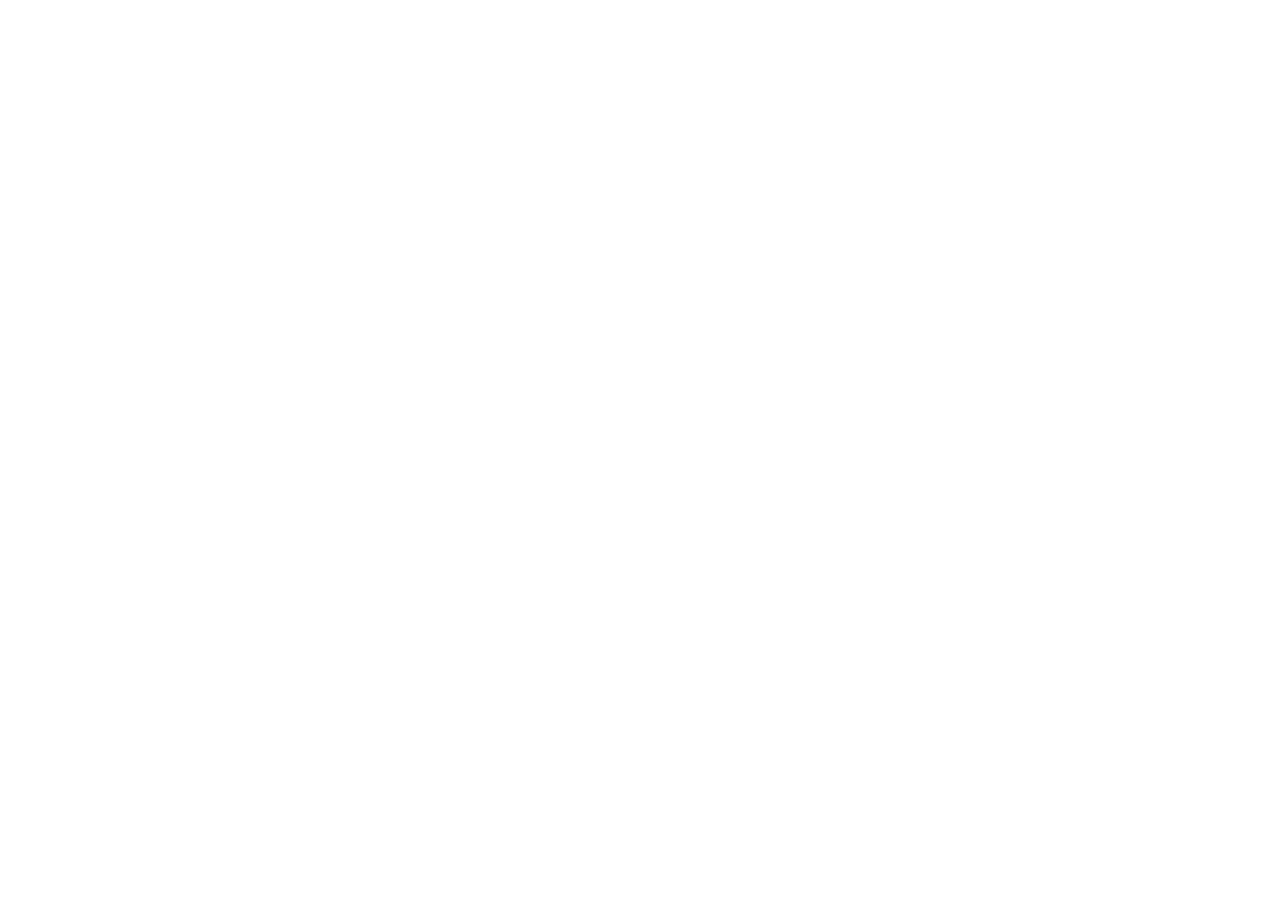
==== index.html @ a18eab10 "Framework" ====
<!DOCTYPE html>
<html lang="en">
<head>
    <meta charset="UTF-8">
    <meta name="viewport" content="width=device-width, initial-scale=1.0">
    <title>Home</title>
</head>
<body>
    
</body>
</html>
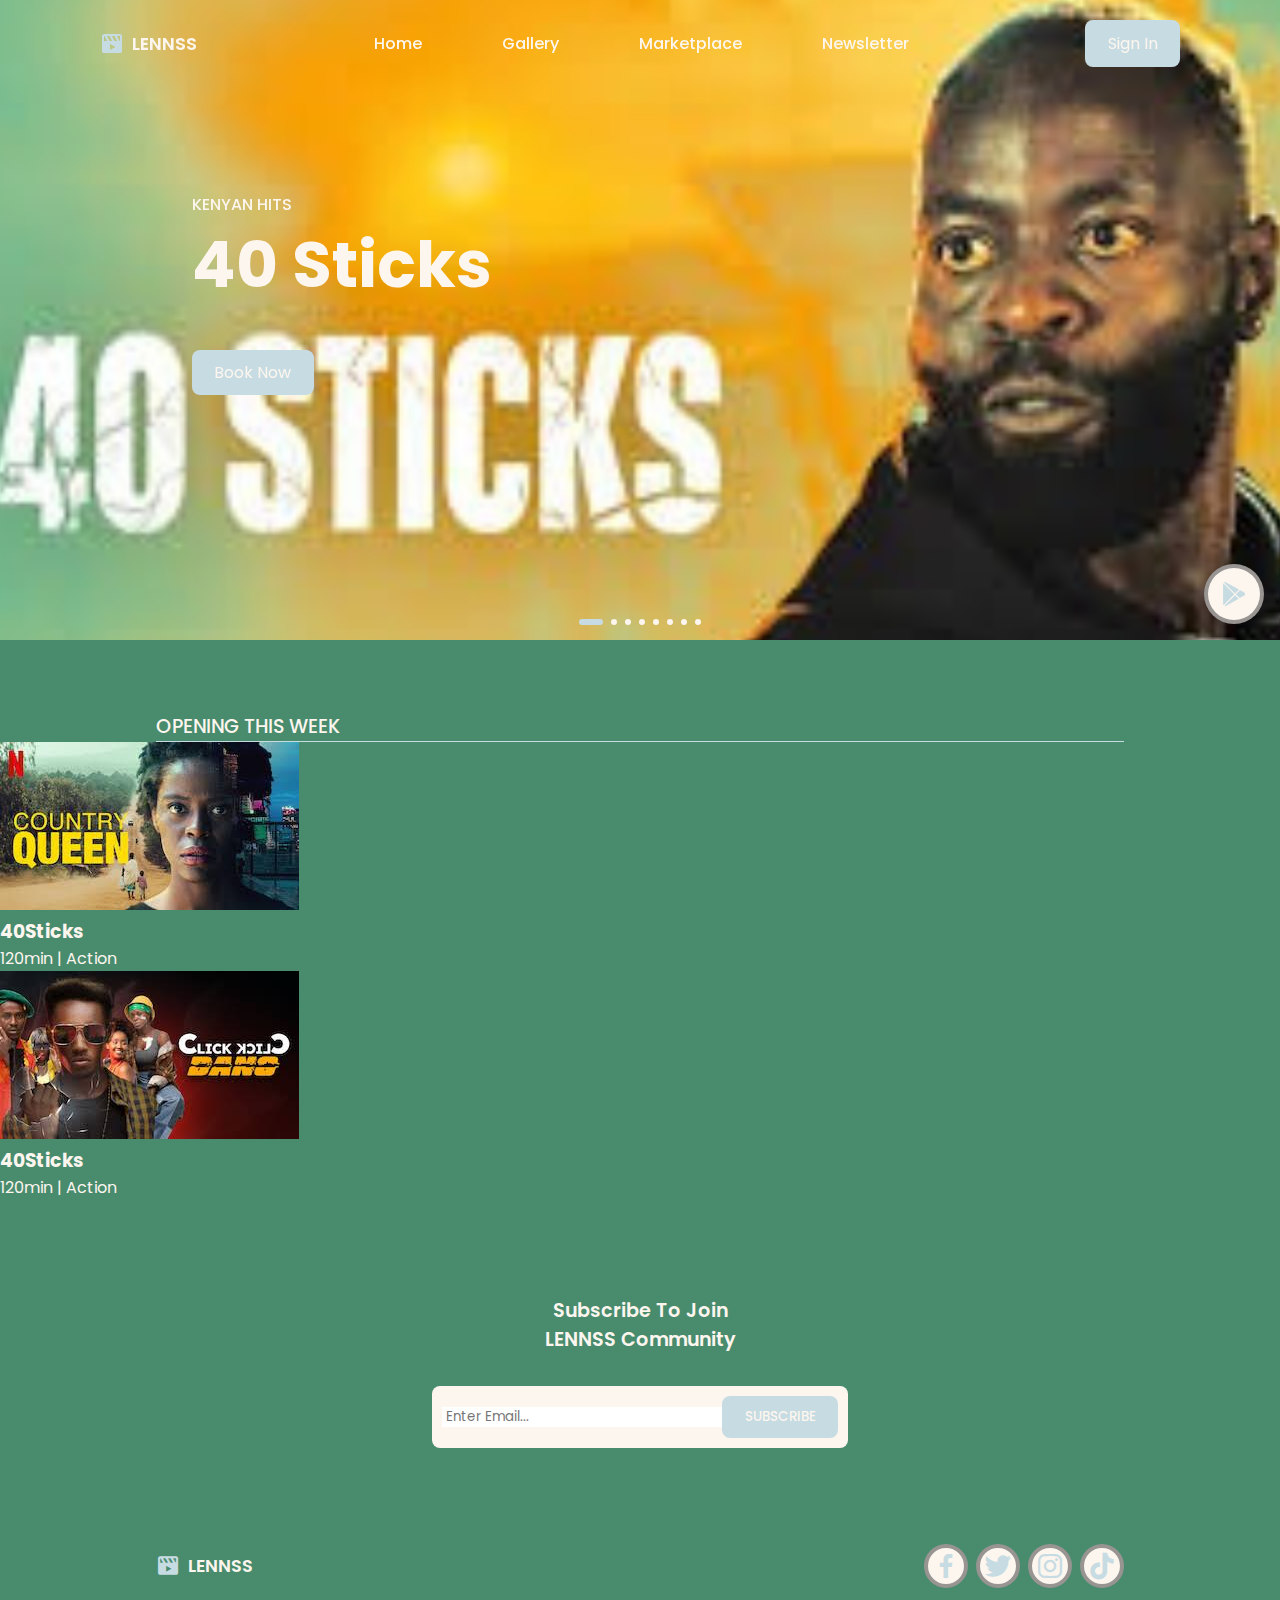
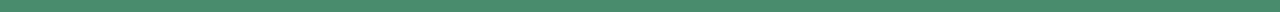
==== commit 814a7016: "Remove header, footer, and index files; add main.js for dynamic header behavior and update styles.cs" ====
--- a/index.html
+++ b/index.html
@@ -3,9 +3,201 @@
 <head>
     <meta charset="UTF-8">
     <meta name="viewport" content="width=device-width, initial-scale=1.0">
-    <title>Home</title>
+    <title>LENNSS</title>
+    <!-- Icons -->
+    <link rel="stylesheet"
+    href="https://cdn.jsdelivr.net/npm/boxicons@latest/css/boxicons.min.css">
+    <link rel="stylesheet" href="styles.css">
+    <!-- Link Swiper's CSS -->
+  <link rel="stylesheet" href="https://cdn.jsdelivr.net/npm/swiper@11/swiper-bundle.min.css" />
+
 </head>
 <body>
+    <!--Navbar  -->
+    <header>
+        <a href="#" class="logo">
+            <i class='bx bxs-movie-play'></i>LENNSS
+            </a>
+            <div class="bx bx-menu" id="menu-icon"></div>
+
+
+            <!-- Menu -->
+             <ul class = "navbar">
+                <li><a href ="#home" class="home-active">Home</a></li>
+                <li><a href ="#movies">Gallery</a></li>
+                <li><a href ="#coming">Marketplace</a></li>
+                <li><a href ="#newsletter">Newsletter</a></li>
+             </ul>
+             <a href="#" class="btn">Sign In</a>
+
+        </a>
+    </header>
+    <!-- Home -->
+     <section class="home swiper"  id="home">
+        <div class="swiper-wrapper">
+            <div class="swiper-slide container">
+            <img src="Images/40Sticks.png" alt="">
+                <div class="home-text">
+                    <span>Kenyan Hits</span>
+                    <h1>40 Sticks</h1>
+                    <a href="#" class="btn">Book Now</a>
+                    <a href="#" class="play">
+                    <i class='bx bxl-play-store'></i>
+                    </a>
+
+                </a>
+                </div>
+            </div>
+            <!-- Box 2 -->
+            <div class="swiper-slide container">
+                <img src="Images/ClickClick.jpeg" alt="">
+                    <div class="home-text">
+                        <span>Kenyan Hits</span>
+                        <h1>Click Click</h1>
+                        <a href="#" class="btn">Book Now</a>
+                        <a href="#" class="play">
+                        <i class='bx bxl-play-store'></i>
+                        </a>
     
+                    </a>
+                    </div>
+                </div>
+
+                <!-- Box 3 -->
+            <div class="swiper-slide container">
+                <img src="Images/CountryQueen.jpeg" alt="">
+                    <div class="home-text">
+                        <span>Kenyan Hits</span>
+                        <h1>Country Queen</h1>
+                        <a href="#" class="btn">Book Now</a>
+                        <a href="#" class="play">
+                        <i class='bx bxl-play-store'></i>
+                        </a>
+    
+                    </a>
+                    </div>
+                </div>
+
+<!-- Box 4 -->
+<div class="swiper-slide container">
+    <img src="Images/JustInTime.jpeg" alt="">
+        <div class="home-text">
+            <span>Kenyan Hits</span>
+            <h1>JustInTime</h1>
+            <a href="#" class="btn">Book Now</a>
+            <a href="#" class="play">
+            <i class='bx bxl-play-store'></i>
+            </a>
+
+        </a>
+        </div>
+    </div>
+<!-- Box 2 -->
+<div class="swiper-slide container">
+    <img src="Images/Mvera.jpeg" alt="">
+        <div class="home-text">
+            <span>Kenyan Hits</span>
+            <h1>Mvera</h1>
+            <a href="#" class="btn">Book Now</a>
+            <a href="#" class="play">
+            <i class='bx bxl-play-store'></i>
+            </a>
+
+        </a>
+        </div>
+    </div>
+<!-- Box 2 -->
+<div class="swiper-slide container">
+    <img src="Images/NairobiHalfLife.jpeg" alt="">
+        <div class="home-text">
+            <span>Kenyan Hits</span>
+            <h1>Nairobi Half Life</h1>
+            <a href="#" class="btn">Book Now</a>
+            <a href="#" class="play">
+            <i class='bx bxl-play-store'></i>
+            </a>
+
+        </a>
+        </div>
+    </div>
+    <!-- Box 2 -->
+    <div class="swiper-slide container">
+        <img src="Images/Random.jpeg" alt="">
+            <div class="home-text">
+                <span>Kenyan Hits</span>
+                <h1>Random</h1>
+                <a href="#" class="btn">Book Now</a>
+                <a href="#" class="play">
+                <i class='bx bxl-play-store'></i>
+                </a>
+
+            </a>
+            </div>
+        </div>
+        <!-- Box 2 -->
+        <div class="swiper-slide container">
+            <img src="Images/YouAgain.jpeg" alt="">
+                <div class="home-text">
+                    <span>Kenyan Hits</span>
+                    <h1>You Again</h1>
+                    <a href="#" class="btn">Book Now</a>
+                    <a href="#" class="play">
+                    <i class='bx bxl-play-store'></i>
+                    </a>
+
+                </a>
+                </div>
+            </div>
+          </div>
+          
+          <div class="swiper-pagination"></div>
+     </section>
+    <!--  Movies-->
+      <section class="movies" id="movies">
+        <h2 class="heading">Opening This Week</h2>
+        <div class="movies-container">
+            <!-- Box1   -->
+            <div class="box">
+                <div class="box-img">
+                <img src="Images/CountryQueen.jpeg" alt="">
+            </div>
+            <h3>40Sticks</h3>
+            <span>120min | Action</span>
+        </div>
+        <div class="box">
+            <div class="box-img">
+            <img src="Images/ClickClick.jpeg" alt="">
+        </div>
+        <h3>40Sticks</h3>
+        <span>120min | Action</span>
+    </div>
+        </div>
+      </section>
+
+      <!-- Newsletter-->
+       <section class="newsletter" id="newsletter">
+        <h2>Subscribe To Join<br>LENNSS Community</h2>
+        <form action="">
+            <input type="email" class = "email" placeholder=" Enter Email..." required>
+            <input type="submit" value="Subscribe" class="btn">
+        </form>
+       </section>
+       <!-- Footer -->
+       <section class="footer">
+        <a href="#" class="logo">
+            <i class='bx bxs-movie-play'></i>LENNSS
+            </a>
+            <div class="social">
+                <a href="#"><i class='bx bxl-facebook'></i></a>
+                <a href="#"><i class='bx bxl-twitter'></i></a>
+                <a href="#"><i class='bx bxl-instagram'></i></a>
+                <a href="#"><i class='bx bxl-tiktok'></i></a>
+            </div>
+       </section>
+     <!-- Swiper JS -->
+  <script src="https://cdn.jsdelivr.net/npm/swiper@11/swiper-bundle.min.js"></script>
+
+  <!-- Link to custom JS -->
+   <script src="main.js"></script>
 </body>
 </html>--- a/styles.css
+++ b/styles.css
@@ -0,0 +1,242 @@
+/* Fonts */
+@import url('https://fonts.googleapis.com/css2?family=Kulim+Park&family=Poppins:wght@300;400;500;600;700&display=swap');
+*{
+    font-family: "Poppins", sans-serif;
+    margin: 0;
+    padding: 0;
+    box-sizing: border-box;
+    list-style: none;
+    text-decoration: none;
+    scroll-padding-top: 2rem;
+    scroll-behavior: smooth;
+     
+}
+/* Variables */
+:root{
+    --main-color: #c7dbe2;
+    --text-color: #498B6D;
+    --bg-color: #FCF6EF;
+}
+html::-webkit-scrollbar{
+    width: 0.5rem;
+    background: var(--text-color);
+}
+html::-webkit-scrollbar-thumb{
+    background: var(--main-color);
+    border-radius: 5rem;
+}
+section{
+    padding: 4.5rem 0 1.5rem;
+}
+body{
+    background: var(--text-color);
+    color: var(--bg-color);
+
+}
+header{
+    position: fixed;
+    width: 100%;
+    top: 0;
+    right: 0;
+    z-index: 1000;
+    display: flex;
+    align-items: center;
+    justify-content: space-between;
+    padding: 20px 100px;
+    transition: 0.5s;
+}
+header .shadow{
+    background: var(--bg-color);
+    box-shadow: 0 0 4px rgb(14 55 54 / 15%);
+}
+header .shadow .logo{
+    color: var(--text-color);
+}
+.logo{
+    font-size: 1.1rem;
+    font-weight: 600;
+    color: var(--bg-color);
+    display: flex;
+    align-items: center;
+    column-gap: 0.5rem;
+}
+.logo .bx{
+    font-size: 24px;
+    color: var(--main-color);
+}
+.navbar{
+    display: flex;
+    column-gap: 5rem;
+
+}
+.navbar li{
+    position: relative;
+
+}
+.navbar a{
+    font-size: 1rem;
+    font-weight: 500;
+    color: var(--bg-color);
+}
+.navbar a::after{
+    content: '';
+    width: 0;
+    height: 2px;
+    background: var(--main-color);
+    bottom: -4px;
+    left: 0;
+    transition: 0.4s all linear;
+}
+.navbar a:hover::after, 
+.navbar .home-active::after{
+    width: 100%;
+}
+#menu-icon{
+    font-size: 14px;
+    cursor: pointer;
+    z-index: 1000000;
+    display: none;
+}
+.btn{
+    padding: 0.7rem 1.4rem;
+    background-color: var(--main-color);
+    color: var(--bg-color);
+    font-weight: 400;
+    border-radius: 0.5rem;
+}
+.btn:hover{
+    background: #f69e09;
+}
+.container{
+    width: 100%;
+    min-height: 640px;
+    position: relative;
+    display: flex;
+    align-items: center;
+    background: rgb(2, 3, 7, 0.4);
+}
+.container img{
+    position: absolute;
+    width: 100%;
+    height: 100%;
+    object-fit: cover;
+    object-position: center;
+    z-index: -1;
+}
+.swiper-pagination-bullet{
+    width: 6px !important;
+    height: 6px !important;
+    border-radius: 0.2rem !important;
+    background-color: var(--bg-color) !important;
+    opacity: 1 !important;
+}
+.swiper-pagination-bullet-active{
+    width: 1.5rem !important;
+    background: var(--main-color) !important;
+}
+.home-text{
+    z-index: 999999;
+    padding: 15%;
+}
+.home-text span{
+    color: var(--bg-color);
+    font-weight: 500;
+    text-transform: uppercase;
+}
+.home h1{
+    color: var(--bg-color);
+    font-size: 4rem;
+    font-weight: 700;
+    margin-bottom: 3rem;
+}
+.play{
+    position: absolute;
+    right: 1rem;
+    bottom: 1rem;
+} 
+.play .bx{
+    background: var(--bg-color);
+    padding: 10px;
+    font-size: 2rem;
+    border-radius: 50%;
+    border: 4px solid rgba(2, 3, 7, 0.4);
+    color: var(--main-color);
+}
+.play .bx .hover{
+    background: var(--main-color);
+    color: var(--bg-color);
+    transition: 0.2s all linear;
+}
+.heading{
+    max-width: 968px;
+    margin-left: auto;
+    margin-right: auto;
+    font-size: 1.2rem;
+    font-weight: 500;
+    text-transform: uppercase;
+    border-bottom: 1px solid var(--main-color);
+}
+.newsletter{
+    max-width: 968px;
+    margin-left: auto;
+    margin-right: auto;
+    display: flex;
+    flex-direction: column;
+    align-items: center;
+    justify-content: center;
+    row-gap: 2rem;
+}
+.newsletter h2{
+    text-align: center;
+    font-size: 1.2rem;
+    font-weight: 600;
+}
+.newsletter form{
+    background: var(--bg-color);
+    padding: 10px;
+    border-radius: 0.5rem;
+    display: flex;
+    align-items: center;
+}
+.newsletter form input{
+    border: none;
+    outline: none;
+}
+.newsletter form .email{
+    width: 280px;
+}
+.newsletter form input ::placeholder{
+    color: var(--text-color);
+    font-size: 0.8rem;
+    font-weight: 400;
+}
+.newsletter .btn{
+    text-transform: uppercase;
+    font-weight: 500;
+    cursor: pointer;
+}
+.footer{
+    max-width: 968px;
+    margin-left: auto;
+    margin-right: auto;
+    display: flex;
+    justify-content: space-between;
+}
+.social{
+    display: flex;
+    align-items: center;
+    column-gap: 0.5rem;
+}
+.social .bx{
+    background: var(--bg-color);
+    padding: 2px;
+    font-size: 2rem;
+    border-radius: 50%;
+    border: 4px solid rgb(2, 3, 7, 0.4);
+    color: var(--main-color);
+}
+.social .bx:hover{
+    background: var(--main-color);
+    color: var(--bg-color);
+    transition: 0.2s all linear;
+}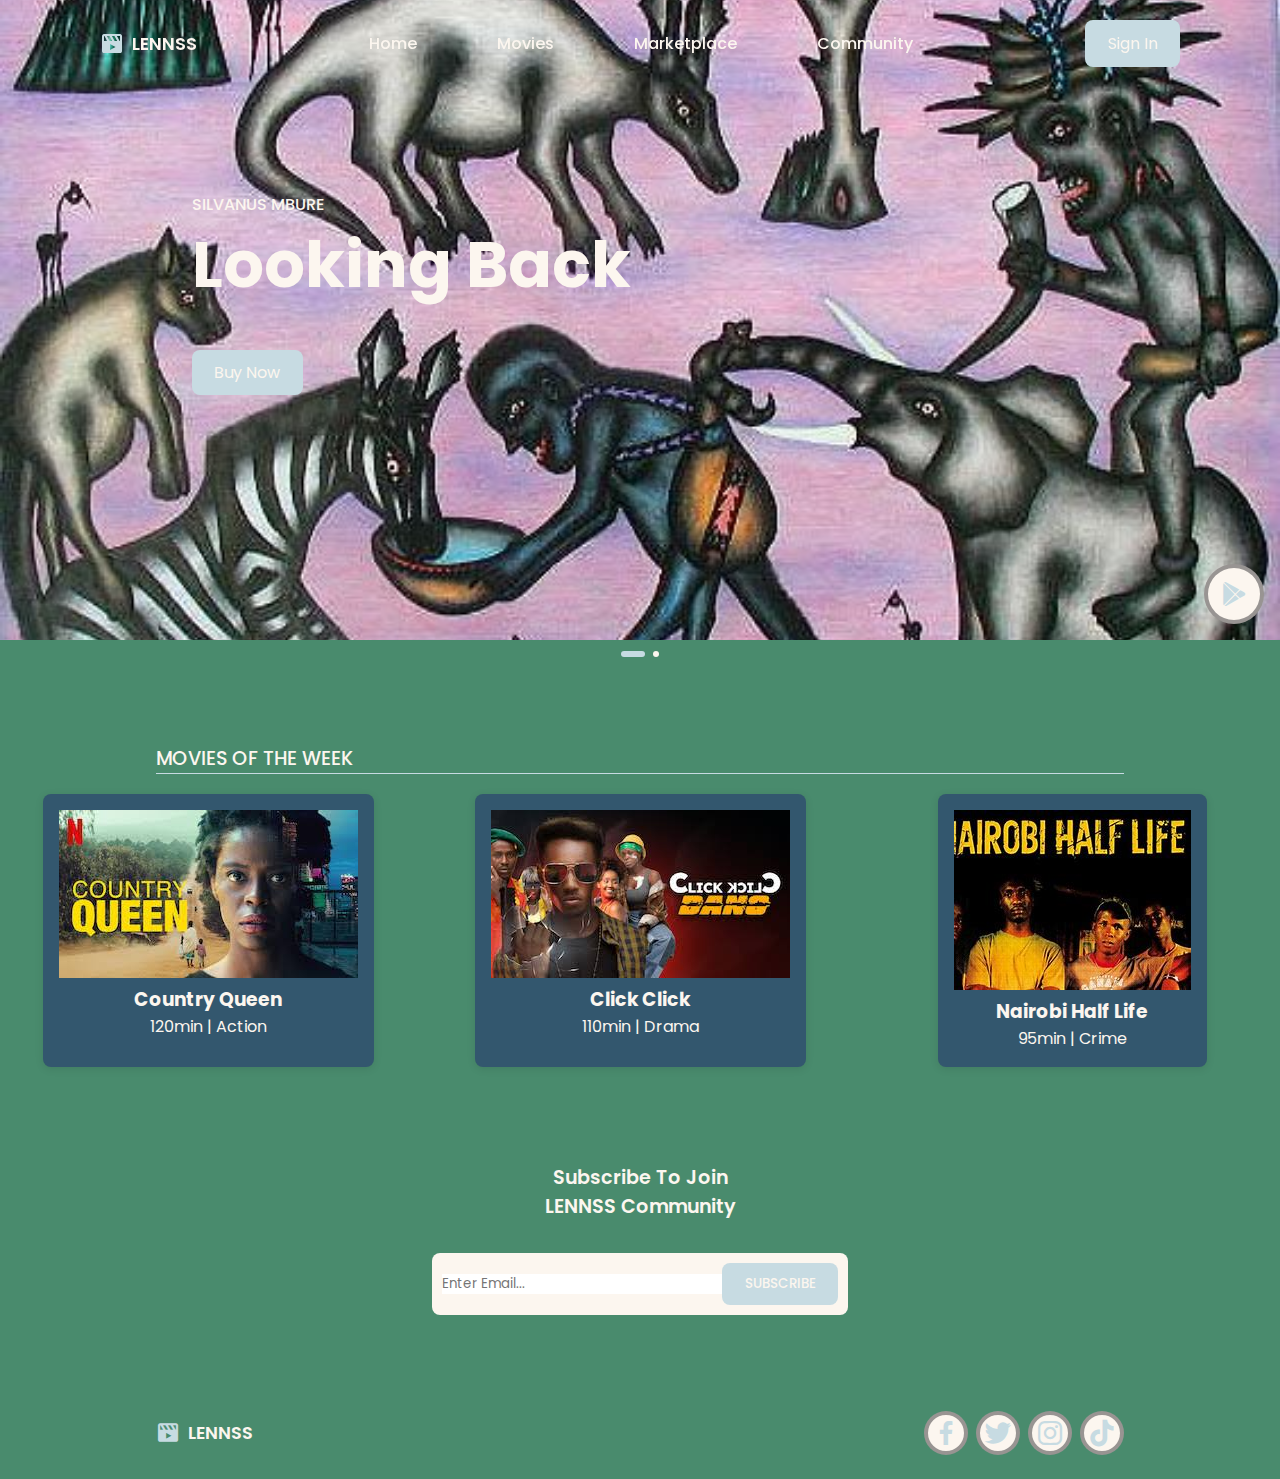
==== commit 7a26b80c: "Refactor index.html and styles.css for improved layout and design; update navbar, slides, and movie " ====
--- a/index.html
+++ b/index.html
@@ -5,199 +5,118 @@
     <meta name="viewport" content="width=device-width, initial-scale=1.0">
     <title>LENNSS</title>
     <!-- Icons -->
-    <link rel="stylesheet"
-    href="https://cdn.jsdelivr.net/npm/boxicons@latest/css/boxicons.min.css">
+    <link rel="stylesheet" href="https://cdn.jsdelivr.net/npm/boxicons@latest/css/boxicons.min.css">
     <link rel="stylesheet" href="styles.css">
     <!-- Link Swiper's CSS -->
-  <link rel="stylesheet" href="https://cdn.jsdelivr.net/npm/swiper@11/swiper-bundle.min.css" />
-
+    <link rel="stylesheet" href="https://cdn.jsdelivr.net/npm/swiper@11/swiper-bundle.min.css">
 </head>
 <body>
-    <!--Navbar  -->
+    <!-- Navbar -->
     <header>
         <a href="#" class="logo">
             <i class='bx bxs-movie-play'></i>LENNSS
-            </a>
-            <div class="bx bx-menu" id="menu-icon"></div>
+        </a>
+        <div class="bx bx-menu" id="menu-icon"></div>
 
+        <!-- Menu -->
+        <ul class="navbar">
+            <li><a href="#home" class="home-active">Home</a></li>
+            <li><a href="#movies">Movies</a></li> <!-- Links to the "Movies Of The Week" section -->
+            <li><a href="#marketplace">Marketplace</a></li>
+            <li><a href="#newsletter">Community</a></li> <!-- Links to the "Newsletter" section -->
+        </ul>
+        <a href="#" class="btn">Sign In</a>
+    </header>
 
-            <!-- Menu -->
-             <ul class = "navbar">
-                <li><a href ="#home" class="home-active">Home</a></li>
-                <li><a href ="#movies">Gallery</a></li>
-                <li><a href ="#coming">Marketplace</a></li>
-                <li><a href ="#newsletter">Newsletter</a></li>
-             </ul>
-             <a href="#" class="btn">Sign In</a>
-
-        </a>
-    </header>
-    <!-- Home -->
-     <section class="home swiper"  id="home">
+    <!-- Home Section -->
+    <section class="home swiper" id="home">
         <div class="swiper-wrapper">
+            <!-- Slide 1 -->
             <div class="swiper-slide container">
-            <img src="Images/40Sticks.png" alt="">
+                <img src="Images/zebrapaint.jpg" alt="">
                 <div class="home-text">
-                    <span>Kenyan Hits</span>
-                    <h1>40 Sticks</h1>
-                    <a href="#" class="btn">Book Now</a>
+                    <span>Silvanus Mbure</span>
+                    <h1>Looking Back</h1>
+                    <a href="#" class="btn">Buy Now</a>
                     <a href="#" class="play">
-                    <i class='bx bxl-play-store'></i>
+                        <i class='bx bxl-play-store'></i>
                     </a>
-
-                </a>
                 </div>
             </div>
-            <!-- Box 2 -->
+            <!-- Slide 2 -->
             <div class="swiper-slide container">
-                <img src="Images/ClickClick.jpeg" alt="">
-                    <div class="home-text">
-                        <span>Kenyan Hits</span>
-                        <h1>Click Click</h1>
-                        <a href="#" class="btn">Book Now</a>
-                        <a href="#" class="play">
+                <img src="Images/kilipaint.jpg" alt="">
+                <div class="home-text">
+                    <span>Sandra Cherop</span>
+                    <h1>Kilimanjaro Through<br>My Eyes</h1>
+                    <a href="#" class="btn">View Now</a>
+                    <a href="#" class="play">
                         <i class='bx bxl-play-store'></i>
-                        </a>
-    
                     </a>
-                    </div>
                 </div>
+            </div>
+            <!-- Add additional slides as necessary -->
+        </div>
+        <div class="swiper-pagination"></div>
+    </section>
 
-                <!-- Box 3 -->
-            <div class="swiper-slide container">
-                <img src="Images/CountryQueen.jpeg" alt="">
-                    <div class="home-text">
-                        <span>Kenyan Hits</span>
-                        <h1>Country Queen</h1>
-                        <a href="#" class="btn">Book Now</a>
-                        <a href="#" class="play">
-                        <i class='bx bxl-play-store'></i>
-                        </a>
-    
-                    </a>
-                    </div>
+    <!-- Movies Section -->
+    <section class="movies" id="movies">
+        <h2 class="heading">Movies Of The Week</h2>
+        <div class="movies-container">
+            <!-- Movie Box 1 -->
+            <div class="box">
+                <div class="box-img">
+                    <img src="Images/CountryQueen.jpeg" alt="Poster of Country Queen">
                 </div>
-
-<!-- Box 4 -->
-<div class="swiper-slide container">
-    <img src="Images/JustInTime.jpeg" alt="">
-        <div class="home-text">
-            <span>Kenyan Hits</span>
-            <h1>JustInTime</h1>
-            <a href="#" class="btn">Book Now</a>
-            <a href="#" class="play">
-            <i class='bx bxl-play-store'></i>
-            </a>
-
-        </a>
-        </div>
-    </div>
-<!-- Box 2 -->
-<div class="swiper-slide container">
-    <img src="Images/Mvera.jpeg" alt="">
-        <div class="home-text">
-            <span>Kenyan Hits</span>
-            <h1>Mvera</h1>
-            <a href="#" class="btn">Book Now</a>
-            <a href="#" class="play">
-            <i class='bx bxl-play-store'></i>
-            </a>
-
-        </a>
-        </div>
-    </div>
-<!-- Box 2 -->
-<div class="swiper-slide container">
-    <img src="Images/NairobiHalfLife.jpeg" alt="">
-        <div class="home-text">
-            <span>Kenyan Hits</span>
-            <h1>Nairobi Half Life</h1>
-            <a href="#" class="btn">Book Now</a>
-            <a href="#" class="play">
-            <i class='bx bxl-play-store'></i>
-            </a>
-
-        </a>
-        </div>
-    </div>
-    <!-- Box 2 -->
-    <div class="swiper-slide container">
-        <img src="Images/Random.jpeg" alt="">
-            <div class="home-text">
-                <span>Kenyan Hits</span>
-                <h1>Random</h1>
-                <a href="#" class="btn">Book Now</a>
-                <a href="#" class="play">
-                <i class='bx bxl-play-store'></i>
-                </a>
-
-            </a>
+                <h3>Country Queen</h3>
+                <span>120min | Action</span>
+            </div>
+            <!-- Movie Box 2 -->
+            <div class="box">
+                <div class="box-img">
+                    <img src="Images/ClickClick.jpeg" alt="Poster of Click Click">
+                </div>
+                <h3>Click Click</h3>
+                <span>110min | Drama</span>
+            </div>
+            <!-- Movie Box 3 -->
+            <div class="box">
+                <div class="box-img">
+                    <img src="Images/NairobiHalfLife.jpeg" alt="Poster of Nairobi Half Life">
+                </div>
+                <h3>Nairobi Half Life</h3>
+                <span>95min | Crime</span>
             </div>
         </div>
-        <!-- Box 2 -->
-        <div class="swiper-slide container">
-            <img src="Images/YouAgain.jpeg" alt="">
-                <div class="home-text">
-                    <span>Kenyan Hits</span>
-                    <h1>You Again</h1>
-                    <a href="#" class="btn">Book Now</a>
-                    <a href="#" class="play">
-                    <i class='bx bxl-play-store'></i>
-                    </a>
+    </section>
 
-                </a>
-                </div>
-            </div>
-          </div>
-          
-          <div class="swiper-pagination"></div>
-     </section>
-    <!--  Movies-->
-      <section class="movies" id="movies">
-        <h2 class="heading">Opening This Week</h2>
-        <div class="movies-container">
-            <!-- Box1   -->
-            <div class="box">
-                <div class="box-img">
-                <img src="Images/CountryQueen.jpeg" alt="">
-            </div>
-            <h3>40Sticks</h3>
-            <span>120min | Action</span>
-        </div>
-        <div class="box">
-            <div class="box-img">
-            <img src="Images/ClickClick.jpeg" alt="">
-        </div>
-        <h3>40Sticks</h3>
-        <span>120min | Action</span>
-    </div>
-        </div>
-      </section>
-
-      <!-- Newsletter-->
-       <section class="newsletter" id="newsletter">
+    <!-- Newsletter Section -->
+    <section class="newsletter" id="newsletter">
         <h2>Subscribe To Join<br>LENNSS Community</h2>
         <form action="">
-            <input type="email" class = "email" placeholder=" Enter Email..." required>
+            <input type="email" class="email" placeholder="Enter Email..." required>
             <input type="submit" value="Subscribe" class="btn">
         </form>
-       </section>
-       <!-- Footer -->
-       <section class="footer">
+    </section>
+
+    <!-- Footer -->
+    <section class="footer">
         <a href="#" class="logo">
             <i class='bx bxs-movie-play'></i>LENNSS
-            </a>
-            <div class="social">
-                <a href="#"><i class='bx bxl-facebook'></i></a>
-                <a href="#"><i class='bx bxl-twitter'></i></a>
-                <a href="#"><i class='bx bxl-instagram'></i></a>
-                <a href="#"><i class='bx bxl-tiktok'></i></a>
-            </div>
-       </section>
-     <!-- Swiper JS -->
-  <script src="https://cdn.jsdelivr.net/npm/swiper@11/swiper-bundle.min.js"></script>
+        </a>
+        <div class="social">
+            <a href="#"><i class='bx bxl-facebook'></i></a>
+            <a href="#"><i class='bx bxl-twitter'></i></a>
+            <a href="#"><i class='bx bxl-instagram'></i></a>
+            <a href="#"><i class='bx bxl-tiktok'></i></a>
+        </div>
+    </section>
 
-  <!-- Link to custom JS -->
-   <script src="main.js"></script>
+    <!-- Swiper JS -->
+    <script src="https://cdn.jsdelivr.net/npm/swiper@11/swiper-bundle.min.js"></script>
+
+    <!-- Link to Custom JS -->
+    <script src="main.js"></script>
 </body>
-</html>+</html>
--- a/styles.css
+++ b/styles.css
@@ -239,4 +239,20 @@
     background: var(--main-color);
     color: var(--bg-color);
     transition: 0.2s all linear;
-}+}
+.movies-container {
+    padding-top: 20px;
+    display: grid; /* Use grid layout */
+    grid-template-columns: repeat(auto-fit, minmax(250px, 1fr)); /* Responsive columns */
+    gap: 1rem; /* Add spacing between boxes */
+    justify-items: center; /* Center-align each box */
+}
+
+.box {
+    text-align: center; /* Center-align content */
+    background: #33576e; /* Add background for better visibility */
+    border-radius: 0.5rem;
+    padding: 1rem;
+    box-shadow: 0 2px 8px rgba(0, 0, 0, 0.1); /* Optional: Add a shadow */
+}
+
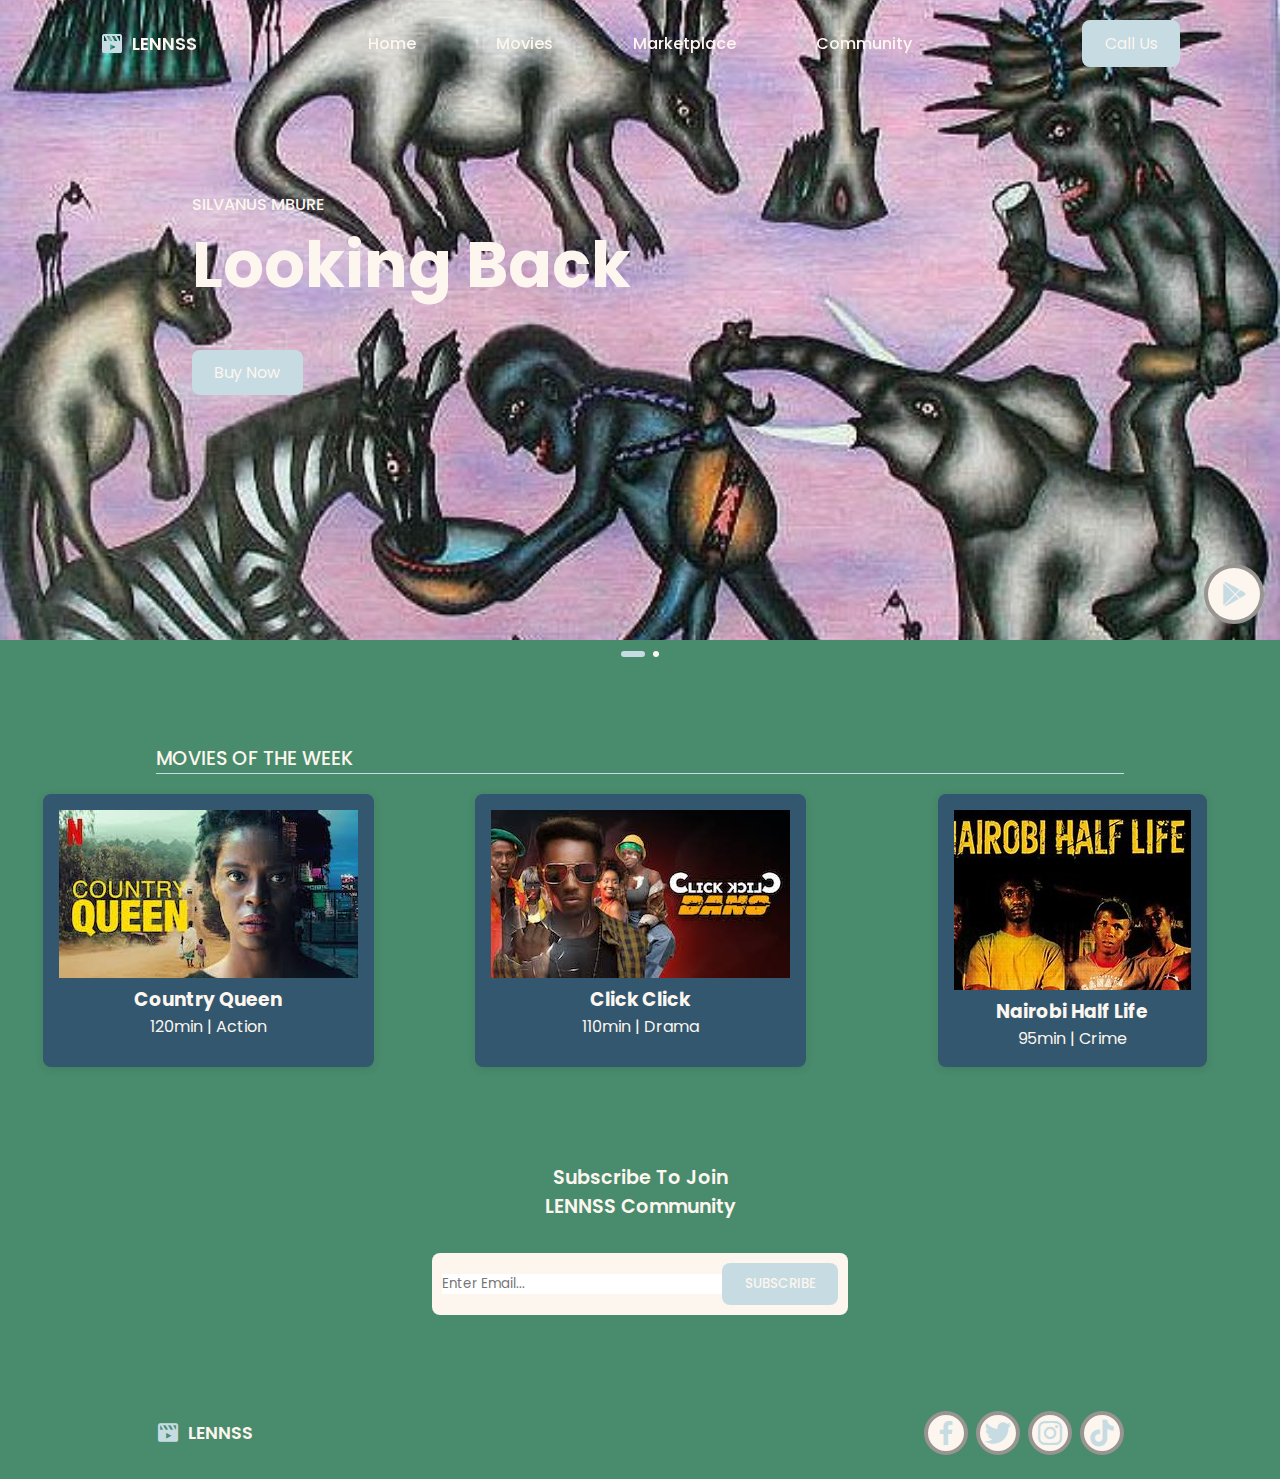
==== commit 06273052: "Login & Signup functionality done" ====
--- a/index.html
+++ b/index.html
@@ -25,7 +25,7 @@
             <li><a href="#marketplace">Marketplace</a></li>
             <li><a href="#newsletter">Community</a></li> <!-- Links to the "Newsletter" section -->
         </ul>
-        <a href="#" class="btn">Sign In</a>
+        <a href="#" class="btn">Call Us</a>
     </header>
 
     <!-- Home Section -->
--- a/styles.css
+++ b/styles.css
@@ -1,5 +1,6 @@
 /* Fonts */
 @import url('https://fonts.googleapis.com/css2?family=Kulim+Park&family=Poppins:wght@300;400;500;600;700&display=swap');
+
 *{
     font-family: "Poppins", sans-serif;
     margin: 0;
